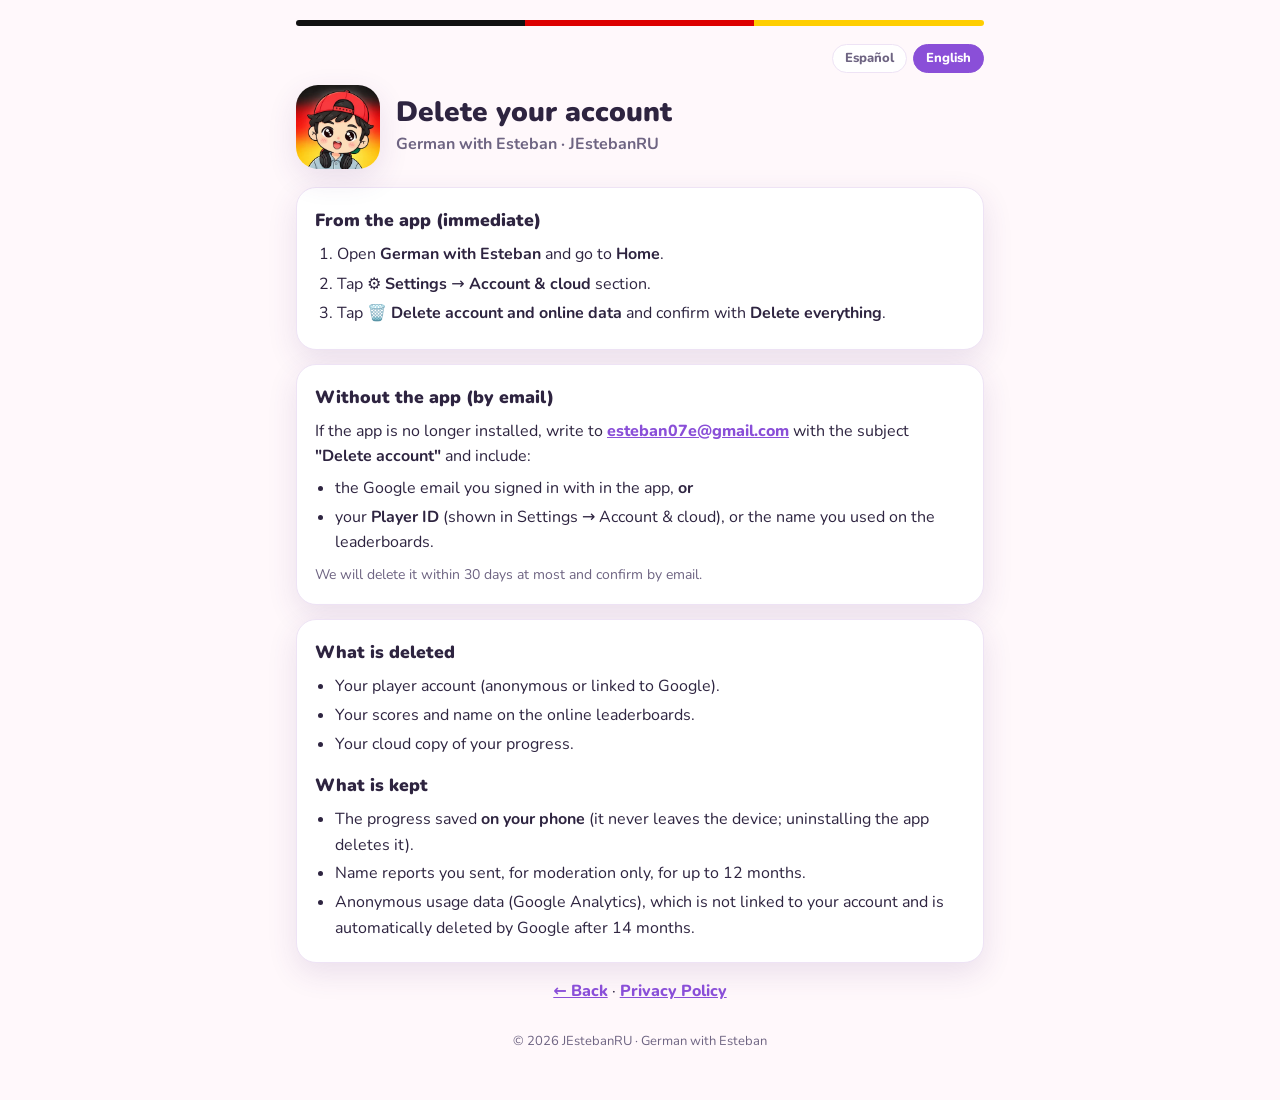
==== delete-account/index.html @ a6719c5d "Add files via upload" ====
<!doctype html>
<html lang="es">
<head>
<meta charset="utf-8">
<meta name="viewport" content="width=device-width, initial-scale=1">
<title>Borrar cuenta · Delete account — German with Esteban</title>
<meta name="description" content="Cómo borrar tu cuenta y tus datos de German with Esteban. How to delete your German with Esteban account and data.">
<link rel="icon" href="../favicon.png" type="image/png">
<link rel="apple-touch-icon" href="../apple-touch-icon.png">
<meta property="og:title" content="German with Esteban">
<meta property="og:description" content="Aprende alemán cuidando a tu mascota virtual · Learn German by taking care of your virtual pet">
<meta property="og:image" content="https://jestebanru7.github.io/banner.webp">
<link rel="preconnect" href="https://fonts.googleapis.com">
<link rel="preconnect" href="https://fonts.gstatic.com" crossorigin>
<link href="https://fonts.googleapis.com/css2?family=Nunito:wght@400;700;800;900&display=swap" rel="stylesheet">
<style>
  :root {
    --bg:#FFF8FB; --card:#FFFFFF; --text:#2E2440; --muted:#6E6482; --line:#EEE3F5;
    --pink:#FF6B9D; --pink2:#FF8FAD; --purple:#8A4FD8; --shadow:0 10px 30px rgba(80,40,120,0.12);
  }
  @media (prefers-color-scheme: dark) {
    :root { --bg:#17131D; --card:#221C2B; --text:#F1ECF7; --muted:#ADA4BB; --line:#352C40;
            --purple:#B98CFF; --shadow:0 10px 30px rgba(0,0,0,0.35); }
  }
  * { box-sizing:border-box; }
  body { margin:0; background:var(--bg); color:var(--text);
         font:16px/1.6 'Nunito', system-ui, -apple-system, 'Segoe UI', Roboto, sans-serif; }
  main { max-width:720px; margin:0 auto; padding:20px 16px 48px; }
  .flag { height:6px; border-radius:3px; margin-bottom:18px;
          background:linear-gradient(90deg,#111 0 33.3%,#DD0000 33.3% 66.6%,#FFCE00 66.6%); }
  .lang { display:flex; justify-content:flex-end; gap:6px; margin-bottom:12px; }
  .lang button { font:inherit; font-size:13px; font-weight:800; color:var(--muted); background:var(--card);
                 border:1.5px solid var(--line); border-radius:999px; padding:3px 12px; cursor:pointer; }
  .lang button.on { color:#fff; background:var(--purple); border-color:var(--purple); }
  .hero { display:flex; align-items:center; gap:16px; margin-bottom:18px; }
  .hero img { width:84px; height:84px; border-radius:22px; box-shadow:var(--shadow); flex-shrink:0; }
  h1 { font-size:1.75rem; font-weight:900; line-height:1.15; margin:0; }
  .tagline { color:var(--muted); font-weight:700; margin:4px 0 0; }
  .banner { width:100%; height:auto; aspect-ratio:1024/500; display:block; border-radius:20px;
            box-shadow:var(--shadow); margin:4px 0 22px; object-fit:cover; }
  .card { background:var(--card); border:1.5px solid var(--line); border-radius:20px;
          padding:18px 18px; margin-bottom:14px; box-shadow:var(--shadow); }
  h2 { font-size:1.1rem; font-weight:900; margin:0 0 8px; }
  ul { margin:0; padding-left:20px; }
  li { margin:3px 0; }
  .btns { display:flex; flex-wrap:wrap; gap:10px; margin-top:6px; }
  .btn { display:inline-flex; align-items:center; gap:8px; text-decoration:none; font-weight:900;
         border-radius:999px; padding:11px 20px; font-size:15px; }
  .btn-play { color:#fff; background:linear-gradient(135deg,var(--pink2),var(--pink));
              box-shadow:0 4px 14px rgba(255,107,157,0.35); }
  .btn-yt { color:#fff; background:#E52D27; box-shadow:0 4px 14px rgba(229,45,39,0.3); }
  .btn svg { width:20px; height:20px; flex-shrink:0; }
  a { color:var(--purple); font-weight:800; }
  .contact a { word-break:break-all; }
  footer { color:var(--muted); font-size:13px; text-align:center; margin-top:26px; }
  [data-l] { display:none; }
  html[lang="es"] [data-l="es"], html[lang="en"] [data-l="en"] { display:revert; }
  ol { margin:0; padding-left:22px; } ol li { margin:4px 0; }
  .note { color:var(--muted); font-size:14px; margin:8px 0 0; }
  @media (max-width:420px) { h1 { font-size:1.45rem; } .hero img { width:68px; height:68px; } }
</style>
</head>
<body>
<main>
  <div class="flag" aria-hidden="true"></div>
  <nav class="lang" aria-label="Idioma / Language">
    <button type="button" data-set="es">Español</button>
    <button type="button" data-set="en">English</button>
  </nav>

  <header class="hero">
    <img src="../icon.webp" alt="" width="84" height="84">
    <div>
      <h1><span data-l="es">Borrar tu cuenta</span><span data-l="en">Delete your account</span></h1>
      <p class="tagline">German with Esteban · JEstebanRU</p>
    </div>
  </header>

  <section class="card">
    <h2><span data-l="es">Desde la app (inmediato)</span><span data-l="en">From the app (immediate)</span></h2>
    <ol data-l="es">
      <li>Abre <strong>German with Esteban</strong> y ve a <strong>Inicio</strong>.</li>
      <li>Pulsa ⚙️ <strong>Configuración</strong> → sección <strong>Cuenta y nube</strong>.</li>
      <li>Pulsa <strong>🗑️ Borrar cuenta y datos online</strong> y confirma con <strong>Borrar todo</strong>.</li>
    </ol>
    <ol data-l="en">
      <li>Open <strong>German with Esteban</strong> and go to <strong>Home</strong>.</li>
      <li>Tap ⚙️ <strong>Settings</strong> → <strong>Account &amp; cloud</strong> section.</li>
      <li>Tap <strong>🗑️ Delete account and online data</strong> and confirm with <strong>Delete everything</strong>.</li>
    </ol>
  </section>

  <section class="card contact">
    <h2><span data-l="es">Sin la app (por correo)</span><span data-l="en">Without the app (by email)</span></h2>
    <p data-l="es" style="margin:0 0 6px">Si ya no tienes la app instalada, escribe a <a href="mailto:esteban07e@gmail.com?subject=Borrar%20cuenta%20-%20German%20with%20Esteban">esteban07e@gmail.com</a> con el asunto <strong>"Borrar cuenta"</strong> e indica:</p>
    <p data-l="en" style="margin:0 0 6px">If the app is no longer installed, write to <a href="mailto:esteban07e@gmail.com?subject=Delete%20account%20-%20German%20with%20Esteban">esteban07e@gmail.com</a> with the subject <strong>"Delete account"</strong> and include:</p>
    <ul data-l="es">
      <li>el correo de Google con el que iniciaste sesión en la app, <strong>o</strong></li>
      <li>tu <strong>ID de jugador</strong> (aparece en Configuración → Cuenta y nube), o el nombre que usabas en las clasificaciones.</li>
    </ul>
    <ul data-l="en">
      <li>the Google email you signed in with in the app, <strong>or</strong></li>
      <li>your <strong>Player ID</strong> (shown in Settings → Account &amp; cloud), or the name you used on the leaderboards.</li>
    </ul>
    <p class="note" data-l="es">Lo borraremos en un plazo máximo de 30 días y te confirmaremos por correo.</p>
    <p class="note" data-l="en">We will delete it within 30 days at most and confirm by email.</p>
  </section>

  <section class="card">
    <h2><span data-l="es">Qué se borra</span><span data-l="en">What is deleted</span></h2>
    <ul data-l="es">
      <li>Tu cuenta de jugador (anónima o vinculada a Google).</li>
      <li>Tus puntuaciones y nombre en las clasificaciones online.</li>
      <li>Tu copia del progreso en la nube.</li>
    </ul>
    <ul data-l="en">
      <li>Your player account (anonymous or linked to Google).</li>
      <li>Your scores and name on the online leaderboards.</li>
      <li>Your cloud copy of your progress.</li>
    </ul>
    <h2 style="margin-top:14px"><span data-l="es">Qué se conserva</span><span data-l="en">What is kept</span></h2>
    <ul data-l="es">
      <li>El progreso guardado <strong>en tu móvil</strong> (no sale del dispositivo; se borra desinstalando la app).</li>
      <li>Las denuncias de nombres que hayas enviado, solo para la moderación, hasta 12 meses.</li>
      <li>Datos de uso anónimos (Google Analytics), que no están ligados a tu cuenta y Google elimina automáticamente a los 14 meses.</li>
    </ul>
    <ul data-l="en">
      <li>The progress saved <strong>on your phone</strong> (it never leaves the device; uninstalling the app deletes it).</li>
      <li>Name reports you sent, for moderation only, for up to 12 months.</li>
      <li>Anonymous usage data (Google Analytics), which is not linked to your account and is automatically deleted by Google after 14 months.</li>
    </ul>
  </section>

  <p style="text-align:center"><a href="../"><span data-l="es">← Volver</span><span data-l="en">← Back</span></a> · <a href="../privacy/"><span data-l="es">Política de privacidad</span><span data-l="en">Privacy Policy</span></a></p>
  <footer>© 2026 JEstebanRU · German with Esteban</footer>
</main>
<script>
  (function () {
    var KEY = 'gwe_site_lang';
    function set(l) {
      document.documentElement.lang = l;
      document.querySelectorAll('.lang button').forEach(function (b) { b.classList.toggle('on', b.dataset.set === l); });
      try { localStorage.setItem(KEY, l); } catch (e) {}
    }
    var saved = null;
    try { saved = localStorage.getItem(KEY); } catch (e) {}
    set(saved || ((navigator.language || 'en').toLowerCase().indexOf('es') === 0 ? 'es' : 'en'));
    document.querySelectorAll('.lang button').forEach(function (b) {
      b.addEventListener('click', function () { set(b.dataset.set); });
    });
  })();
</script>
</body>
</html>
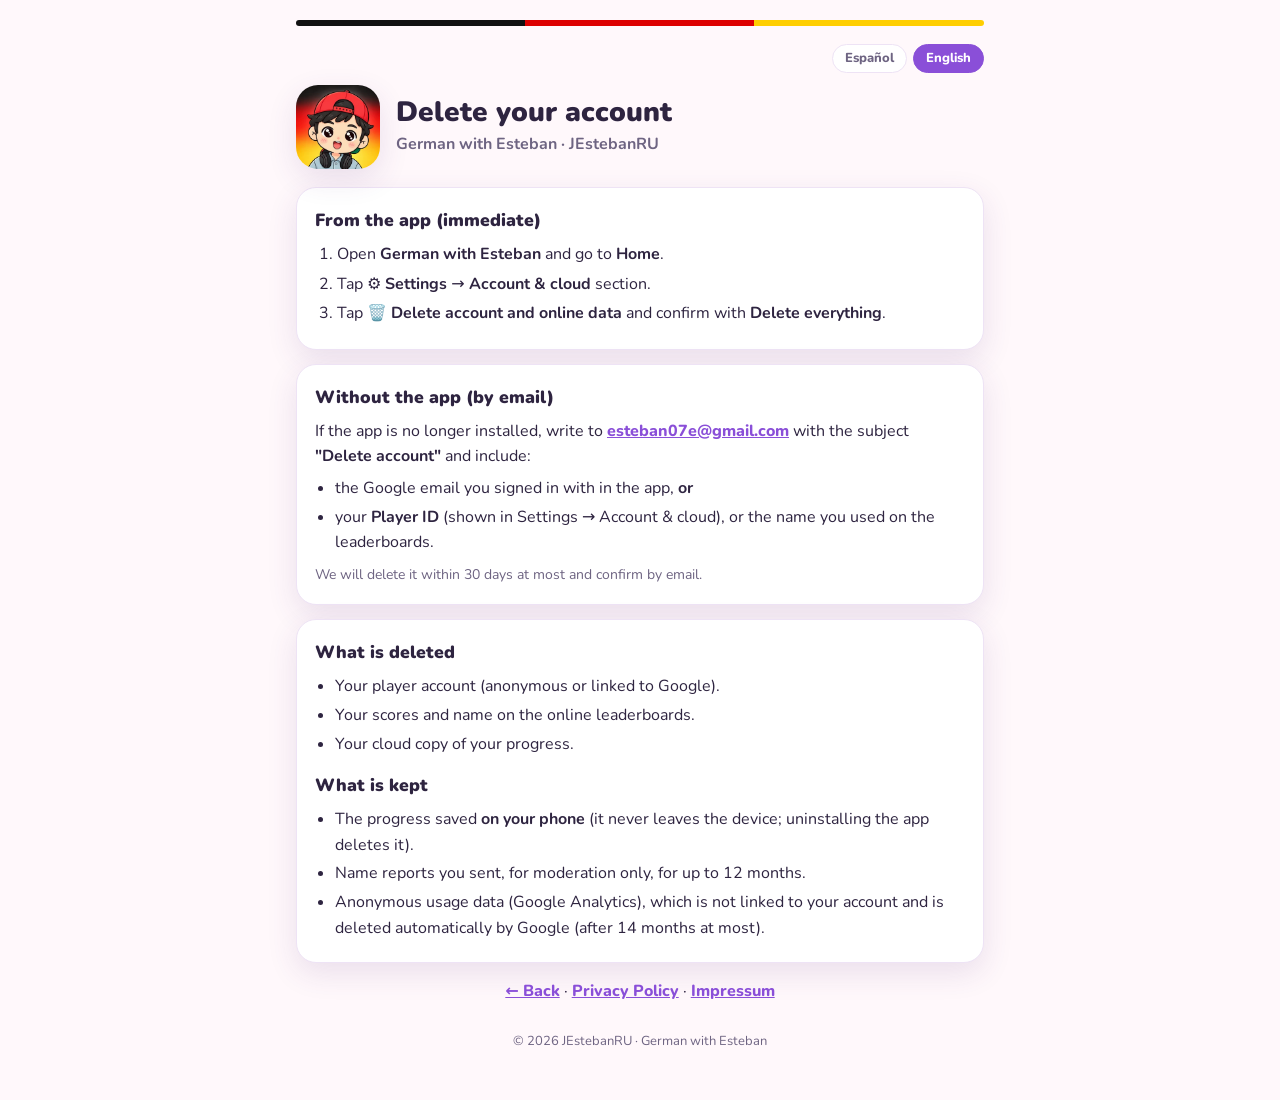
==== commit 184613c1: "Add files via upload" ====
--- a/delete-account/index.html
+++ b/delete-account/index.html
@@ -122,16 +122,16 @@
     <ul data-l="es">
       <li>El progreso guardado <strong>en tu móvil</strong> (no sale del dispositivo; se borra desinstalando la app).</li>
       <li>Las denuncias de nombres que hayas enviado, solo para la moderación, hasta 12 meses.</li>
-      <li>Datos de uso anónimos (Google Analytics), que no están ligados a tu cuenta y Google elimina automáticamente a los 14 meses.</li>
+      <li>Datos de uso anónimos (Google Analytics), que no están ligados a tu cuenta y que Google elimina automáticamente (como máximo a los 14 meses).</li>
     </ul>
     <ul data-l="en">
       <li>The progress saved <strong>on your phone</strong> (it never leaves the device; uninstalling the app deletes it).</li>
       <li>Name reports you sent, for moderation only, for up to 12 months.</li>
-      <li>Anonymous usage data (Google Analytics), which is not linked to your account and is automatically deleted by Google after 14 months.</li>
+      <li>Anonymous usage data (Google Analytics), which is not linked to your account and is deleted automatically by Google (after 14 months at most).</li>
     </ul>
   </section>
 
-  <p style="text-align:center"><a href="../"><span data-l="es">← Volver</span><span data-l="en">← Back</span></a> · <a href="../privacy/"><span data-l="es">Política de privacidad</span><span data-l="en">Privacy Policy</span></a></p>
+  <p style="text-align:center"><a href="../"><span data-l="es">← Volver</span><span data-l="en">← Back</span></a> · <a href="../privacy/"><span data-l="es">Política de privacidad</span><span data-l="en">Privacy Policy</span></a> · <a href="https://mein.online-impressum.de/german-with-esteban/#impressum">Impressum</a></p>
   <footer>© 2026 JEstebanRU · German with Esteban</footer>
 </main>
 <script>
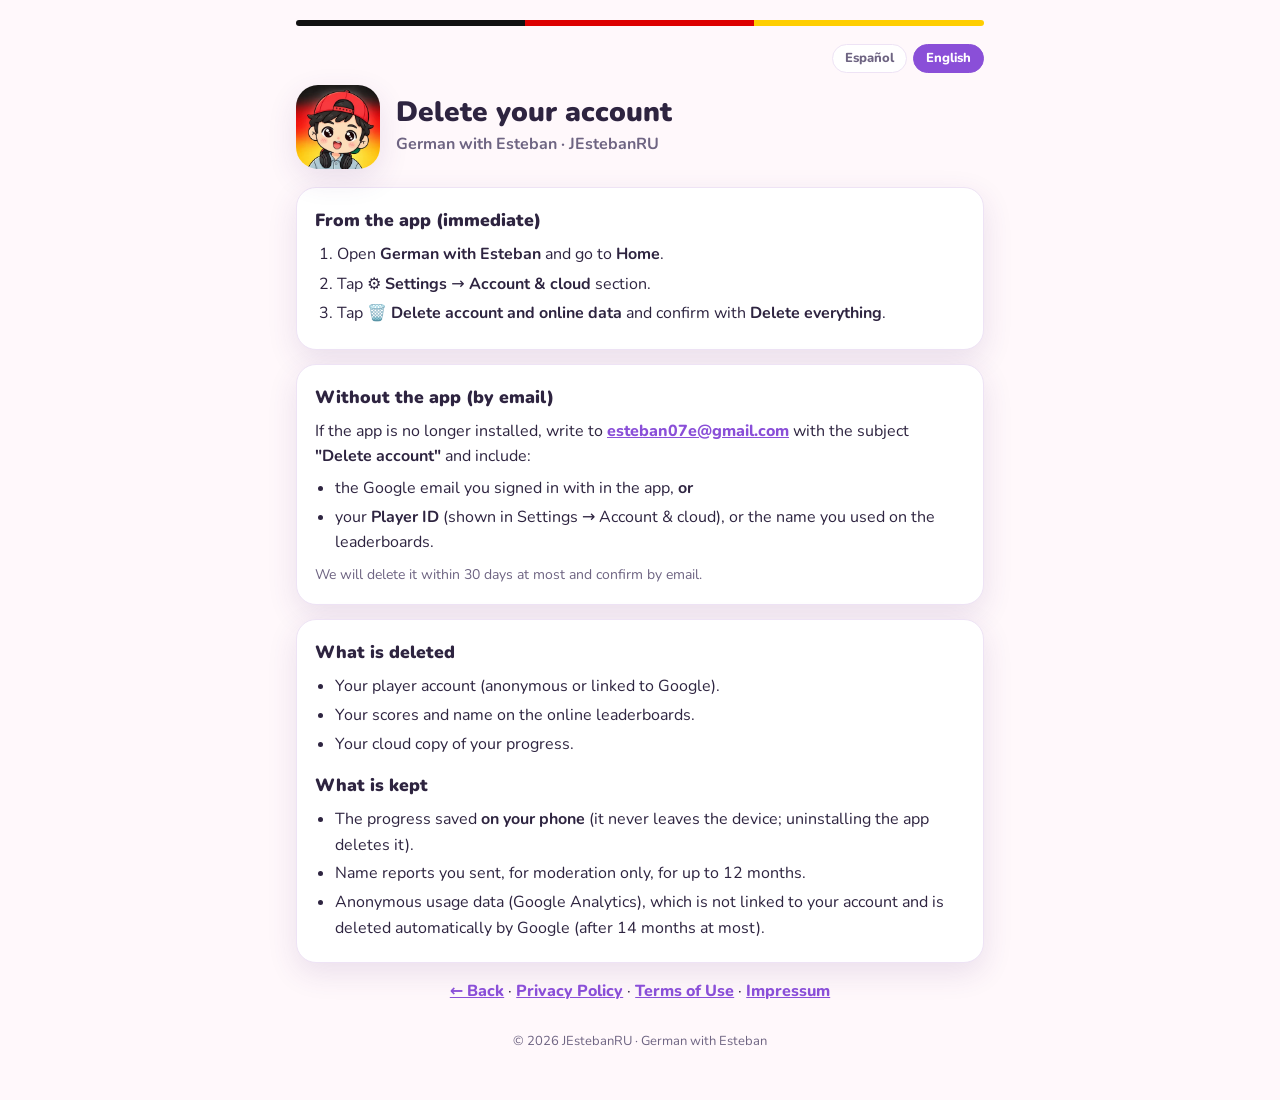
==== commit eb4ab243: "Add files via upload" ====
--- a/delete-account/index.html
+++ b/delete-account/index.html
@@ -131,7 +131,7 @@
     </ul>
   </section>
 
-  <p style="text-align:center"><a href="../"><span data-l="es">← Volver</span><span data-l="en">← Back</span></a> · <a href="../privacy/"><span data-l="es">Política de privacidad</span><span data-l="en">Privacy Policy</span></a> · <a href="https://mein.online-impressum.de/german-with-esteban/#impressum">Impressum</a></p>
+  <p style="text-align:center"><a href="../"><span data-l="es">← Volver</span><span data-l="en">← Back</span></a> · <a href="../privacy/"><span data-l="es">Política de privacidad</span><span data-l="en">Privacy Policy</span></a> · <a href="../terms/"><span data-l="es">Términos de uso</span><span data-l="en">Terms of Use</span></a> · <a href="https://mein.online-impressum.de/german-with-esteban/#impressum">Impressum</a></p>
   <footer>© 2026 JEstebanRU · German with Esteban</footer>
 </main>
 <script>
